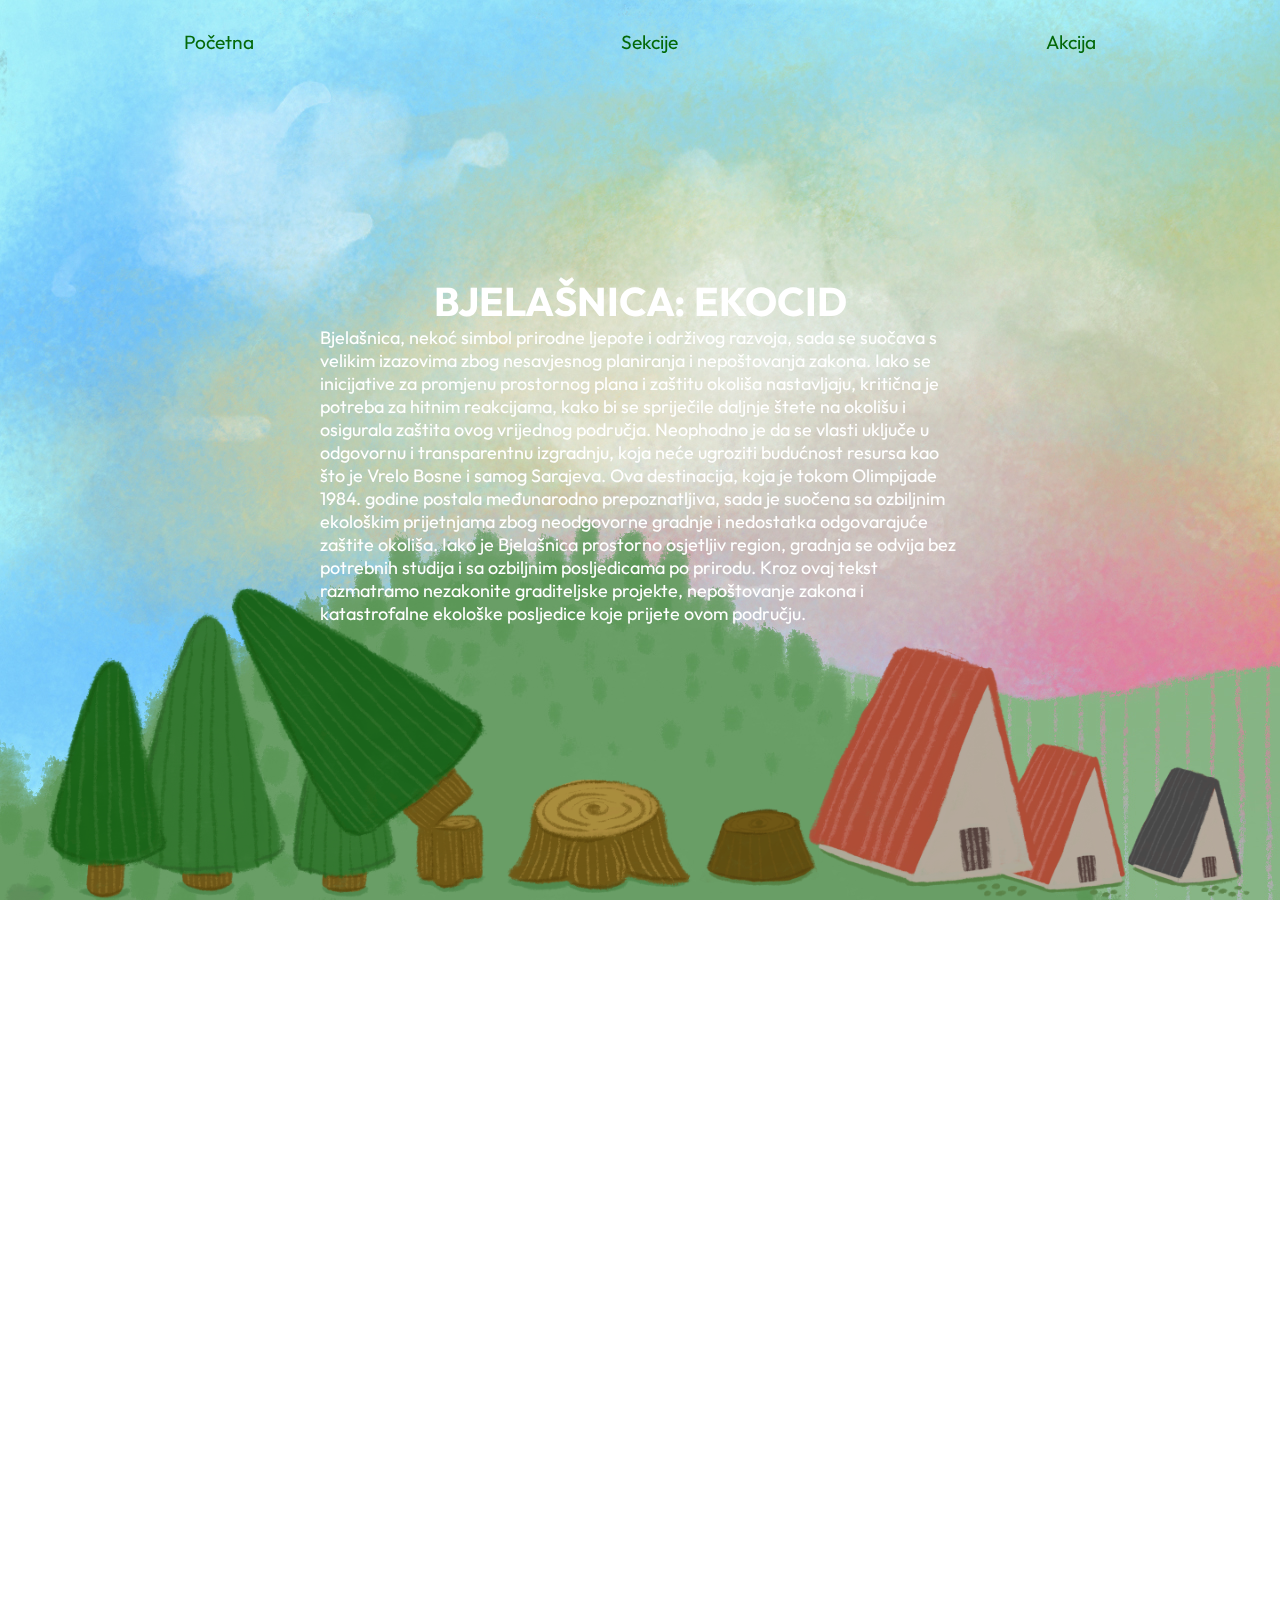
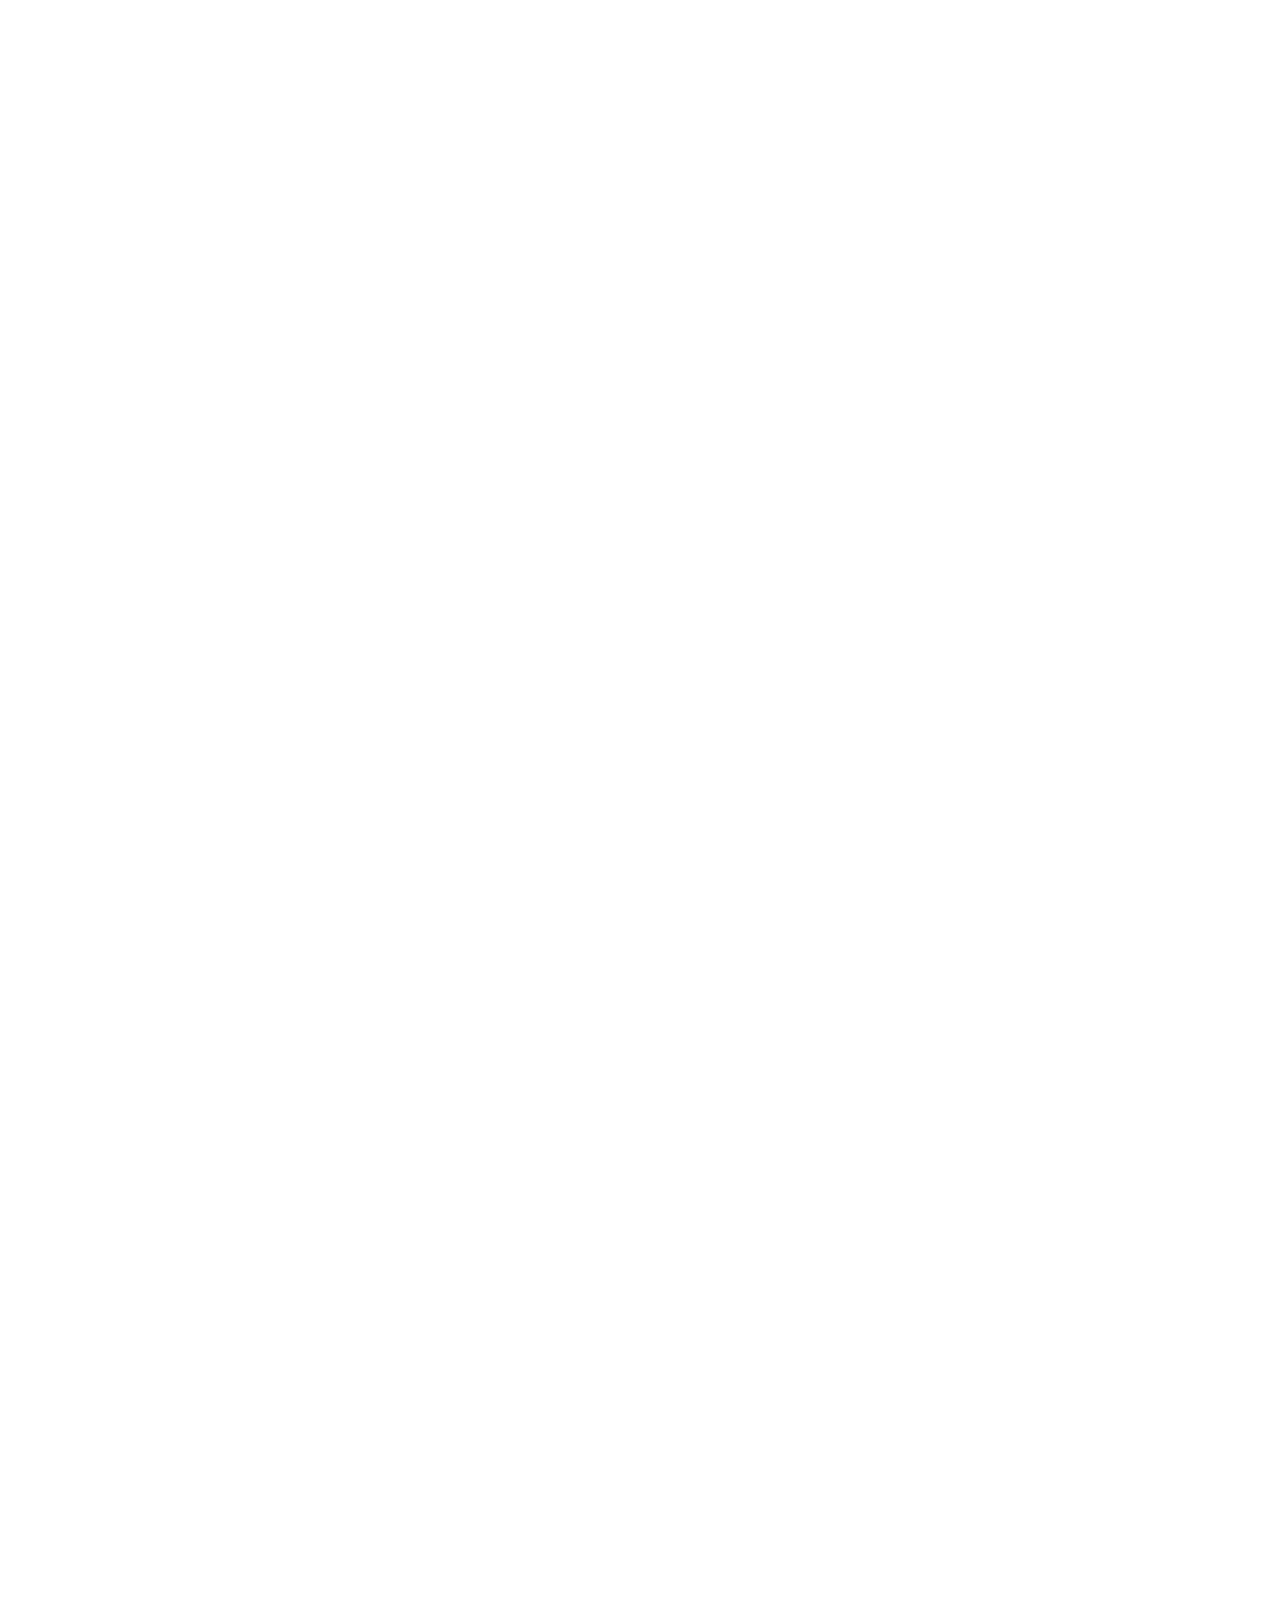
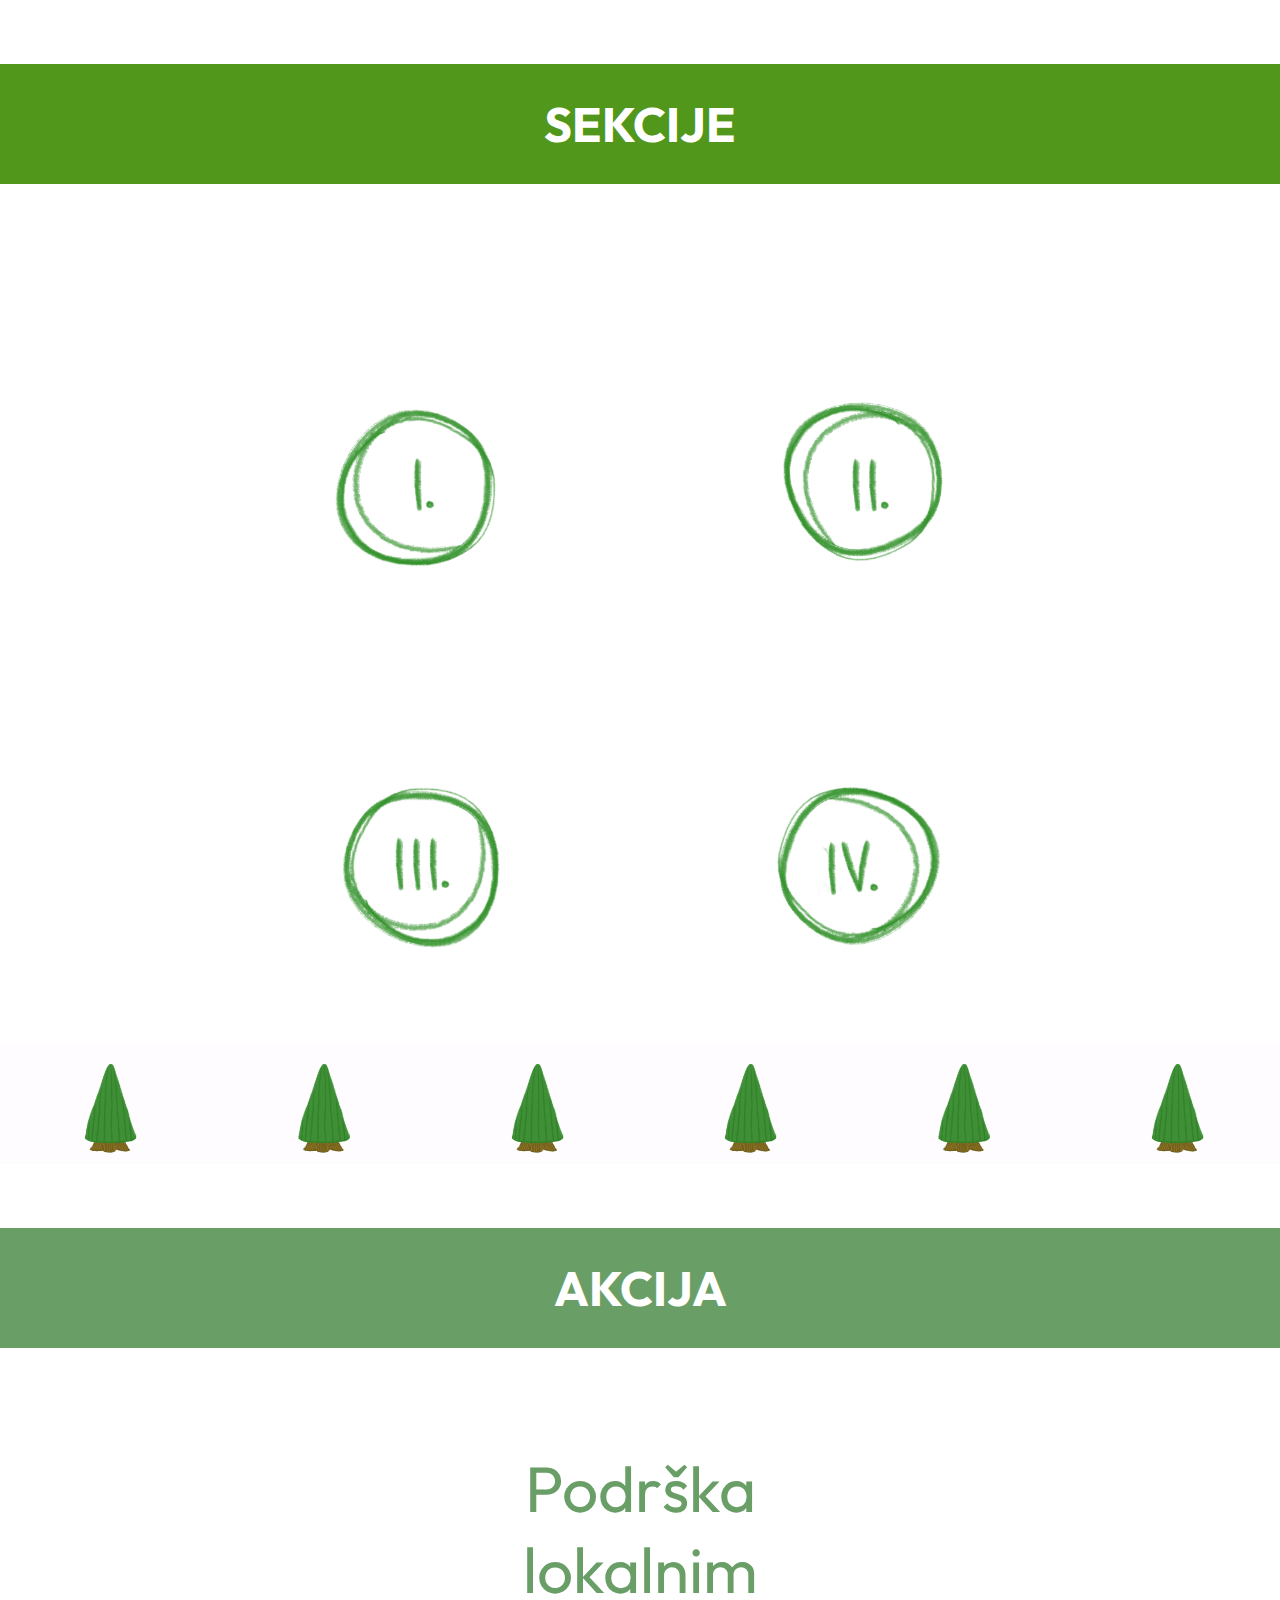
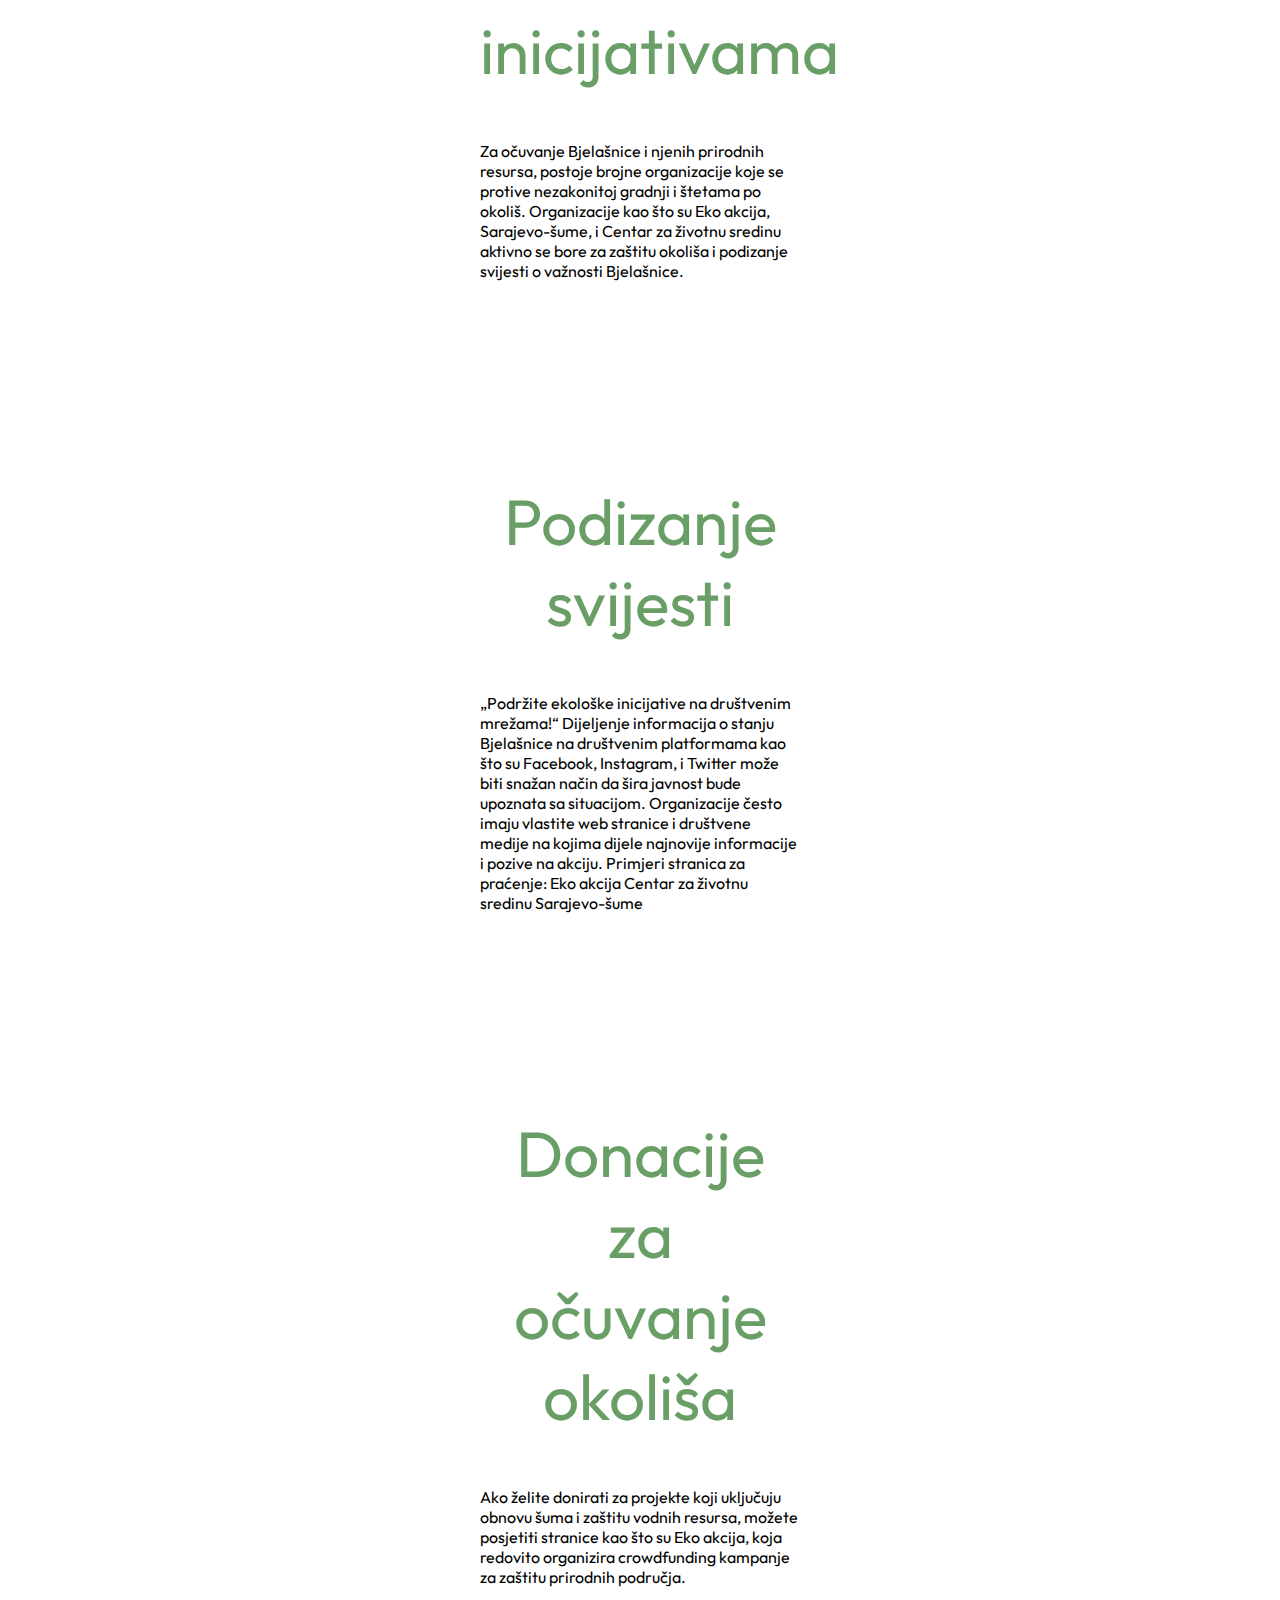
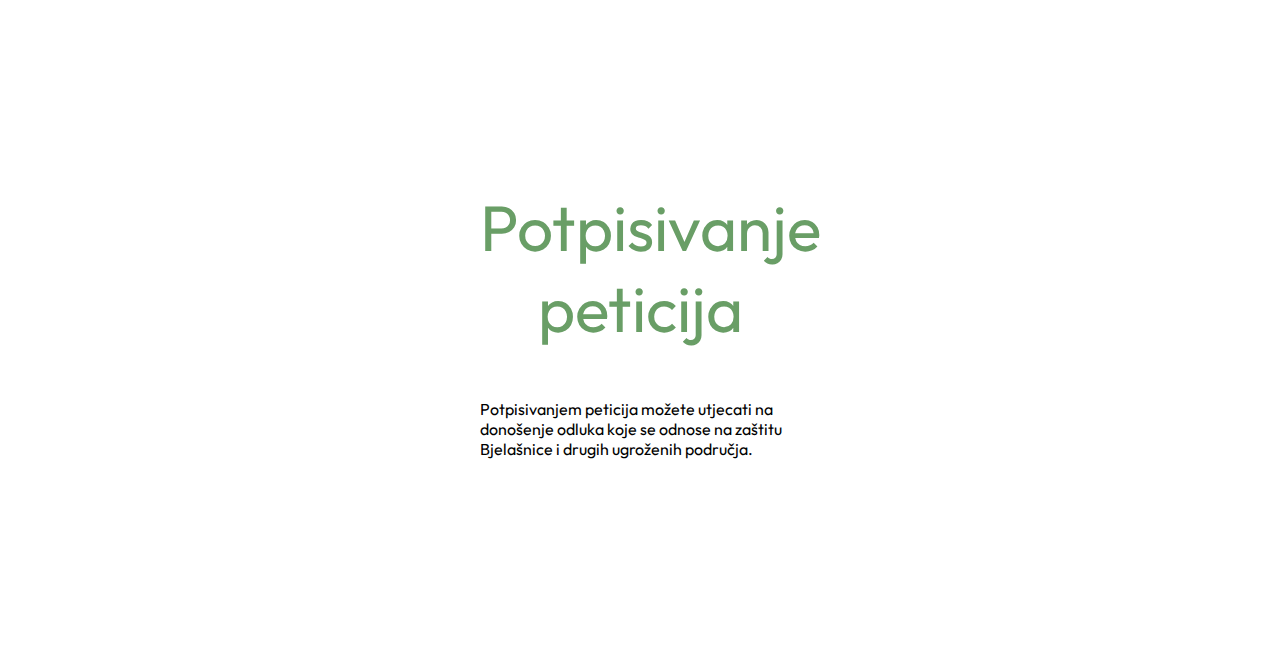
==== index.html @ eac05707 "Add files via upload" ====
<!DOCTYPE html>
<html lang="en">
  <head>
    <meta charset="UTF-8" />
    <meta
      name="viewport"
      content="width=device-width, initial-scale=1.0, maximum-scale=1.0, user-scalable=no"
    />
    <title>Parallax Scroll Effect</title>
    <link rel="stylesheet" href="index.css" />
    <script src="index.js"></script>
    <link
      href="https://fonts.googleapis.com/css2?family=Outfit:wght@400;700&display=swap"
      rel="stylesheet"
    />
  </head>

  <body>
    <div class="menu-container">
      <div class="menu-item">
        <a href="#">Početna</a>
      </div>
      <div class="menu-item">
        <a href="#sekcije">Sekcije</a>
      </div>
      <div class="menu-item">
        <a href="#akcija">Akcija</a>
      </div>
    </div>
    <div class="background"></div>
    <div class="parallax-container">
      <div class="foreground"></div>
      <div class="title-text-container">
        <h1 class="title-text">BJELAŠNICA: EKOCID</h1>
        <p class="title-text">
          Bjelašnica, nekoć simbol prirodne ljepote i održivog razvoja, sada se
          suočava s velikim izazovima zbog nesavjesnog planiranja i nepoštovanja
          zakona. Iako se inicijative za promjenu prostornog plana i zaštitu
          okoliša nastavljaju, kritična je potreba za hitnim reakcijama, kako bi
          se spriječile daljnje štete na okolišu i osigurala zaštita ovog
          vrijednog područja. Neophodno je da se vlasti uključe u odgovornu i
          transparentnu izgradnju, koja neće ugroziti budućnost resursa kao što
          je Vrelo Bosne i samog Sarajeva. Ova destinacija, koja je tokom
          Olimpijade 1984. godine postala međunarodno prepoznatljiva, sada je
          suočena sa ozbiljnim ekološkim prijetnjama zbog neodgovorne gradnje i
          nedostatka odgovarajuće zaštite okoliša. Iako je Bjelašnica prostorno
          osjetljiv region, gradnja se odvija bez potrebnih studija i sa
          ozbiljnim posljedicama po prirodu. Kroz ovaj tekst razmatramo
          nezakonite graditeljske projekte, nepoštovanje zakona i katastrofalne
          ekološke posljedice koje prijete ovom području.
        </p>
      </div>
      <div class="title-text-container second-title-text-container">
        <p class="title-text">
          Općina Trnovo, lokalna vlast koja upravlja Bjelašnicom, prešla je
          granicu legalnih propisa prilikom planiranja i izgradnje ogromnog
          poslovno-sportskog kompleksa. Iako su prema Zakonu o zaštiti okoliša i
          prostornom planiranju bili obavezni provesti strategijsku procjenu
          utjecaja na okoliš i dobiti odgovarajuće okolišne dozvole, gradnja je
          započela bez tih neophodnih dokumenata. Najveći udarac ovom području
          je planirano krčenje šuma na 77 hektara, uključujući i prašumu, čime
          se smanjuje kapacitet prirodnih sistema za apsorpciju ugljičnog
          dioksida, dok povećava rizik od erozije tla. Ovo se događa u
          vodozaštitnoj zoni, gdje krčenje može uzrokovati zagađenje površinskih
          voda koje se slijevaju u Vrelo Bosne, izvor pitke vode za Sarajevo.
          Iako su svi pokazatelji ukazivali na ozbiljne nepravilnosti, Općina
          Trnovo je nastavila sa radovima. Ured za borbu protiv korupcije
          Kantona Sarajevo utvrdio je da je Općina Trnovo odobrila projekte i
          izdala građevinske dozvole bez potrebnih saglasnosti i okolišnih
          studija, što je direktno suprotno Zakonu o zaštiti okoliša. Posljedice
          ovih ekoloških nepravilnosti već su vidljive. Zagađivanje površinskih
          voda, erozija tla i uništavanje ekosistema prijete ne samo samoj
          Bjelašnici, već i čitavoj regiji. Profesor Sead Vojniković sa
          Šumarskog fakulteta u Sarajevu upozorava da će zagađene vode dospjeti
          u Vrelo Bosne, što bi moglo ugroziti vodovodnu mrežu i pitku vodu za
          cijeli grad. Osim toga, nova gradilišta stvaraju veće rizike od
          zagađenja i opterećenja na već dotrajali kanalizacijski sistem, koji
          je projektovan za mnogo manji broj objekata.
        </p>
      </div>
    </div>

    <div class="small-screen-tittle-text-container">
      <div class="title-text-container-small">
        <h1 class="title-text-small-h1">BJELAŠNICA: EKOCID</h1>
        <p class="title-text-small">
          Bjelašnica, nekoć simbol prirodne ljepote i održivog razvoja, sada se
          suočava s velikim izazovima zbog nesavjesnog planiranja i nepoštovanja
          zakona. Iako se inicijative za promjenu prostornog plana i zaštitu
          okoliša nastavljaju, kritična je potreba za hitnim reakcijama, kako bi
          se spriječile daljnje štete na okolišu i osigurala zaštita ovog
          vrijednog područja. Neophodno je da se vlasti uključe u odgovornu i
          transparentnu izgradnju, koja neće ugroziti budućnost resursa kao što
          je Vrelo Bosne i samog Sarajeva. Ova destinacija, koja je tokom
          Olimpijade 1984. godine postala međunarodno prepoznatljiva, sada je
          suočena sa ozbiljnim ekološkim prijetnjama zbog neodgovorne gradnje i
          nedostatka odgovarajuće zaštite okoliša. Iako je Bjelašnica prostorno
          osjetljiv region, gradnja se odvija bez potrebnih studija i sa
          ozbiljnim posljedicama po prirodu. Kroz ovaj tekst razmatramo
          nezakonite graditeljske projekte, nepoštovanje zakona i katastrofalne
          ekološke posljedice koje prijete ovom području.
        </p>
      </div>
      <div class="title-text-container-small">
        <p class="title-text-small">
          Općina Trnovo, lokalna vlast koja upravlja Bjelašnicom, prešla je
          granicu legalnih propisa prilikom planiranja i izgradnje ogromnog
          poslovno-sportskog kompleksa. Iako su prema Zakonu o zaštiti okoliša i
          prostornom planiranju bili obavezni provesti strategijsku procjenu
          utjecaja na okoliš i dobiti odgovarajuće okolišne dozvole, gradnja je
          započela bez tih neophodnih dokumenata. Najveći udarac ovom području
          je planirano krčenje šuma na 77 hektara, uključujući i prašumu, čime
          se smanjuje kapacitet prirodnih sistema za apsorpciju ugljičnog
          dioksida, dok povećava rizik od erozije tla. Ovo se događa u
          vodozaštitnoj zoni, gdje krčenje može uzrokovati zagađenje površinskih
          voda koje se slijevaju u Vrelo Bosne, izvor pitke vode za Sarajevo.
          Iako su svi pokazatelji ukazivali na ozbiljne nepravilnosti, Općina
          Trnovo je nastavila sa radovima. Ured za borbu protiv korupcije
          Kantona Sarajevo utvrdio je da je Općina Trnovo odobrila projekte i
          izdala građevinske dozvole bez potrebnih saglasnosti i okolišnih
          studija, što je direktno suprotno Zakonu o zaštiti okoliša. Posljedice
          ovih ekoloških nepravilnosti već su vidljive. Zagađivanje površinskih
          voda, erozija tla i uništavanje ekosistema prijete ne samo samoj
          Bjelašnici, već i čitavoj regiji. Profesor Sead Vojniković sa
          Šumarskog fakulteta u Sarajevu upozorava da će zagađene vode dospjeti
          u Vrelo Bosne, što bi moglo ugroziti vodovodnu mrežu i pitku vodu za
          cijeli grad. Osim toga, nova gradilišta stvaraju veće rizike od
          zagađenja i opterećenja na već dotrajali kanalizacijski sistem, koji
          je projektovan za mnogo manji broj objekata.
        </p>
      </div>
    </div>

    <section class="content-section">
      <div class="section-title" id="sekcije">
        <p class="section-title-text">SEKCIJE</p>
      </div>

      <div class="bubble-container">
        <div class="single-bubble-cotainer-right">
          <a
            href="./Sekcije/Sekcija 1/Sekcija 1.html"
            class="bubble bubble-one"
          >
            <p class="bubble-text-left">
              BESPRAVNA GRADNJA I SJEČA<br />
              BABIN DO
            </p>
          </a>
        </div>

        <div class="single-bubble-cotainer-left">
          <a
            href="./Sekcije/Sekcija 2/Sekcija 2.html"
            class="bubble bubble-two"
          >
            <p class="bubble-text-right">
              NELEGALNA SJEČA ŠUME
              <br />
              MART 2022 BABIN DO
            </p>
          </a>
        </div>

        <div class="single-bubble-cotainer-right">
          <a
            href="./Sekcije/Sekcija 3/Sekcija 3.html"
            class="bubble bubble-three"
          >
            <p class="bubble-text-left">
              KRČMA ŠUME
              <br />
              OLIMPIJSKI CENTAR
            </p>
          </a>
        </div>

        <div class="single-bubble-cotainer-left">
          <a
            href="./Sekcije/Sekcija 4/Sekcija 4.html"
            class="bubble bubble-four"
          >
            <p class="bubble-text-right">
              EKOLOŠKE POSLJEDICE<br />
              ZAGAĐENJE VODE
            </p>
          </a>
        </div>
      </div>

      <div class="gif-container">
        <img src="./SHANNELALOOP.gif" class="drvo-gif" />
        <img src="./SHANNELALOOP.gif" class="drvo-gif" />
        <img src="./SHANNELALOOP.gif" class="drvo-gif" />
        <img src="./SHANNELALOOP.gif" class="drvo-gif" />
        <img src="./SHANNELALOOP.gif" class="drvo-gif" />
        <img src="./SHANNELALOOP.gif" class="drvo-gif" />
      </div>

      <div class="section-title akcija-section-title" id="akcija">
        <p class="section-title-text">AKCIJA</p>
      </div>

      <div class="akcija-container">
        <p class="akcija-title">Podrška lokalnim inicijativama</p>
        <p class="akcija-text">
          Za očuvanje Bjelašnice i njenih prirodnih resursa, postoje brojne
          organizacije koje se protive nezakonitoj gradnji i štetama po okoliš.
          Organizacije kao što su Eko akcija, Sarajevo-šume, i Centar za životnu
          sredinu aktivno se bore za zaštitu okoliša i podizanje svijesti o
          važnosti Bjelašnice.
        </p>

        <p class="akcija-title">Podizanje svijesti</p>
        <p class="akcija-text">
          „Podržite ekološke inicijative na društvenim mrežama!“ Dijeljenje
          informacija o stanju Bjelašnice na društvenim platformama kao što su
          Facebook, Instagram, i Twitter može biti snažan način da šira javnost
          bude upoznata sa situacijom. Organizacije često imaju vlastite web
          stranice i društvene medije na kojima dijele najnovije informacije i
          pozive na akciju. Primjeri stranica za praćenje: Eko akcija Centar za
          životnu sredinu Sarajevo-šume
        </p>

        <p class="akcija-title">Donacije za očuvanje okoliša</p>
        <p class="akcija-text">
          Ako želite donirati za projekte koji uključuju obnovu šuma i zaštitu
          vodnih resursa, možete posjetiti stranice kao što su Eko akcija, koja
          redovito organizira crowdfunding kampanje za zaštitu prirodnih
          područja.
        </p>

        <p class="akcija-title">Potpisivanje peticija</p>
        <p class="akcija-text">
          Potpisivanjem peticija možete utjecati na donošenje odluka koje se
          odnose na zaštitu Bjelašnice i drugih ugroženih područja.
        </p>
      </div>
    </section>
  </body>
</html>
---- index.css ----
* {
  margin: 0;
  padding: 0;
}

.menu-container {
  position: fixed;
  top: 0;
  left: 0;
  display: flex;
  justify-content: space-around;
  align-items: center;
  width: 100%;
  padding-top: 30px;
  z-index: 1000;
}

.menu-item > a {
  color: #046909;
  font-size: 1.2rem;
  font-family: "Outfit", sans-serif;
  text-decoration: none;
}

.parallax-container {
  height: 250vw;
  width: 100%;
  overflow: hidden;
  position: relative;
  z-index: 5;
}

.background {
  position: fixed;
  width: 200%;
  height: 100%;
  background: url("./pozadina\ mm\ dva.jpg") repeat-x;
  /* background-size: contain; */
  z-index: 0;
}

.foreground {
  position: fixed;
  width: 400%;
  height: 50%;
  background: url("./prednja\ multimedija.png") round;
  background-size: contain;
  z-index: 0;
  bottom: 0;
}

.title-text-container {
  display: flex;
  flex-direction: column;
  justify-content: center;
  align-items: center;
  position: fixed;
  width: 50%;
  left: 25%;
  height: 100vh;
  z-index: 1;
}

.title-text {
  color: #fff;
  font-size: large;
  font-family: "Outfit", sans-serif;
  text-align:left;
}

h1.title-text {
  font-size: 2.5rem;
}

.second-title-text-container {
  left: 125%;
}

.third-title-text-container {
  left: 225%;
}

.content-section {
  min-height: 100vh;
  background: #fff;
  position: relative;
  z-index: 100;
  display: flex;
  flex-direction: column;
}

.section-title {
  display: flex;
  justify-content: center;
  align-items: center;
  width: 100%;
  background-color: #51971B;
  padding: 30px 0px;
  margin-top: 4rem;
  scroll-margin-top: 60px
}

.section-title-text {
  font-size: 3rem;
  font-weight: bold;
  font-family: "Outfit", sans-serif;
  color: #fff;
}


.bubble-container {
  display: grid;
  grid-template-columns: 1fr 1fr;
  grid-template-rows: 1fr 1fr;
  flex-direction: column;
  place-items: center;
  padding-top: 100px;
  margin: 0 15%;
}


.bubble {
  margin: 70px;
  padding: 20px;
  width: 200px;
  height: 200px;
  border-radius: 100%;
  display: flex;
  justify-content: center;
  align-items: center;
  transition: transform 0.5s ease;
}

.bubble-one {
  background: url("./skecija-bubble-slike/sekcija\ jedan.png") round;
}

.bubble-two {
  background: url("./skecija-bubble-slike/sekcija\ dva.png") round;
}

.bubble-three {
  background: url("./skecija-bubble-slike/sekcija\ tri.png") round;
}

.bubble-four {
  background: url("./skecija-bubble-slike/sekcija\ cetiri.png") round;
}

.bubble-text-left, .bubble-text-right {
  opacity: 0;
  white-space: nowrap;
  transition: opacity 0.5s ease, transform 0.5s ease;
}

.single-bubble-cotainer-right:hover .bubble-text-left {
  opacity: 1;
  transform: translateX(-300px);
}

.single-bubble-cotainer-left:hover .bubble-text-right {
  opacity: 1;
  transform: translateX(300px);
}

.bubble-container a {
  text-decoration: none;
}

.bubble > p {
  color: #3d8038;
  font-family: "Outline", sans-serif;
  font-weight: bold;
}

.akcija-container {
    display: flex;
    grid-template-columns: 1fr 1fr;
    grid-template-rows: 1fr 1fr;
    flex-direction: column;
    place-items: center;
    padding-top: 100px;
}

.akcija-section-title {
  background-color: #699E66;
}

.akcija-title {
  color: #699E66;
  font-size: 4rem;
  font-family: "Outfit", sans-serif;
  width: 25%;
  margin-bottom: 50px;
  text-align: center;
}

.akcija-text {
  font-family: "Outfit", sans-serif;
  width: 25%;
  margin-bottom: 200px;
  text-align: left;
}

.gif-container {
  display: flex;
  justify-content: center;
  align-items: center;
  width: 100%;
}

.drvo-gif {
  flex-grow: 1;
  min-width: 0;
  min-height: 0;
}

.small-screen-tittle-text-container {
  display: none;
  flex-direction: column;
  position: relative;
  z-index: -1;
  justify-content: center;
  align-items: center;
  width: auto;
  padding: 15% 10%;
}

.title-text-small {
  color: #fff;
  font-size: small;
  font-family: "Outfit", sans-serif;
  text-align: center;
  padding: 5% 0;
}

.title-text-small-h1 {
  color: #fff;
  font-size: larger;
  font-family: "Outfit", sans-serif;
  text-align: center;
}

@media screen and (max-width: 1340px) {
    .single-bubble-cotainer-right:hover .bubble-text-left,
      .single-bubble-cotainer-left:hover .bubble-text-right {
        transform: translateY(120px);
        text-align: center;
      }
}


@media screen and (max-width: 1024px) {
  .title-text-container {
    width: 50%;
    left: 15%;
  }

  .second-title-text-container {
    left: 80%;
  }

  .title-text {
    font-size: medium;
  }

  h1.title-text {
    font-size: 2rem;
  }

  .bubble-container {
    margin: 0 5%;
  }

  .bubble {
    width: 150px;
    height: 150px;
    margin: 40px;
  }

  .akcija-title, .akcija-text {
    width: 50%;
  }

  .akcija-title {
    font-size: 3rem;
  }
}

@media screen and (max-width: 768px) {
  .menu-item > a {
    font-size: 1rem;
  }

  .parallax-container {
    display: none;
  }

  .small-screen-tittle-text-container {
    display: flex;
    z-index: 100;
  }

  .section-title-text {
    font-size: 2rem;
  }

  .bubble-container {
    grid-template-columns: 1fr;
    grid-template-rows: repeat(4, 1fr);
  }

  .single-bubble-cotainer-right:hover .bubble-text-left,
  .single-bubble-cotainer-left:hover .bubble-text-right {
    transform: translateY(120px);
    text-align: center;
  }

  .akcija-title, .akcija-text {
    width: 80%;
  }

  .akcija-title {
    font-size: 2.5rem;
  }

  .gif-container {
    flex-wrap: wrap;
  }

  .drvo-gif {
    width: 33.33%;
  }
}

@media screen and (max-width: 480px) {
  .menu-container {
    padding-top: 15px;
  }

  .menu-item > a {
    font-size: 0.9rem;
  }

  h1.title-text {
    font-size: 1.5rem;
  }

  .title-text {
    font-size: small;
  }

  .section-title-text {
    font-size: 1.5rem;
  }

  .bubble {
    width: 120px;
    height: 120px;
    margin: 20px;
  }

  .akcija-title {
    font-size: 2rem;
  }

  .drvo-gif {
    width: 50%;
  }
}
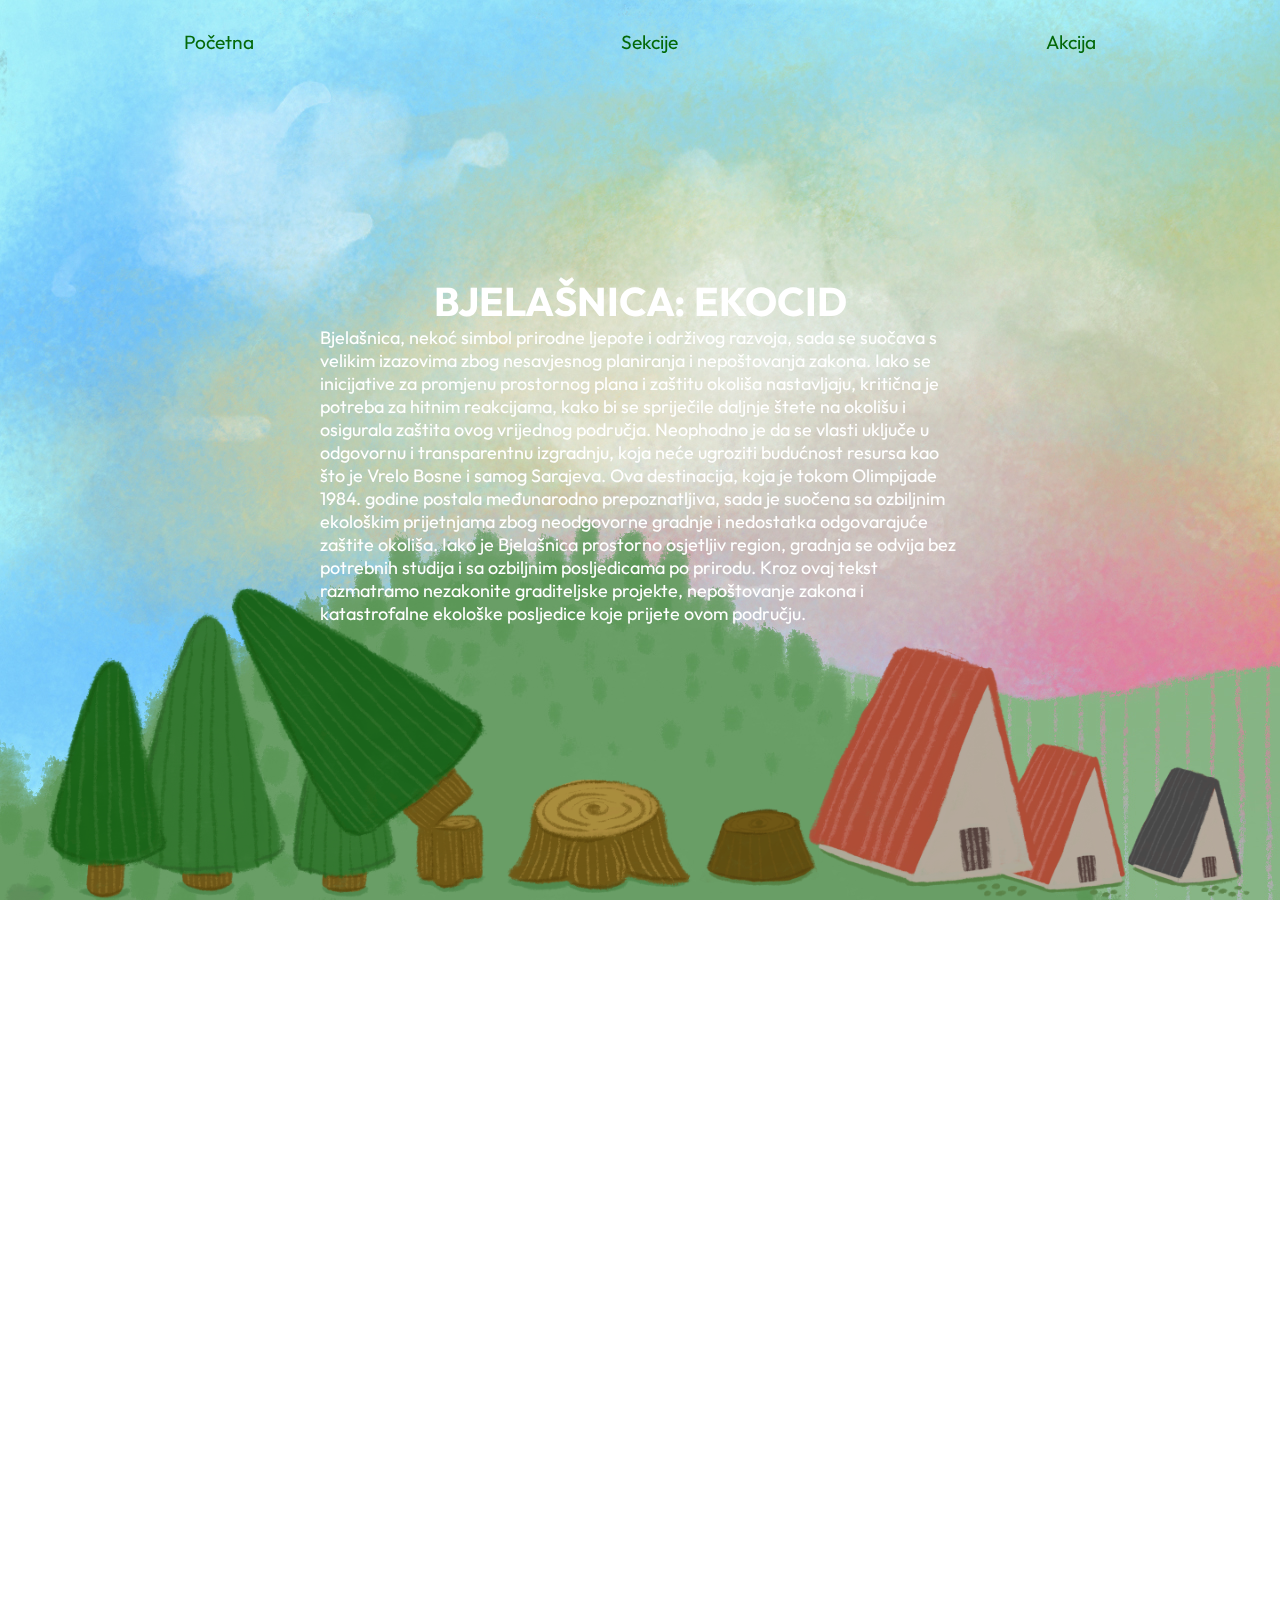
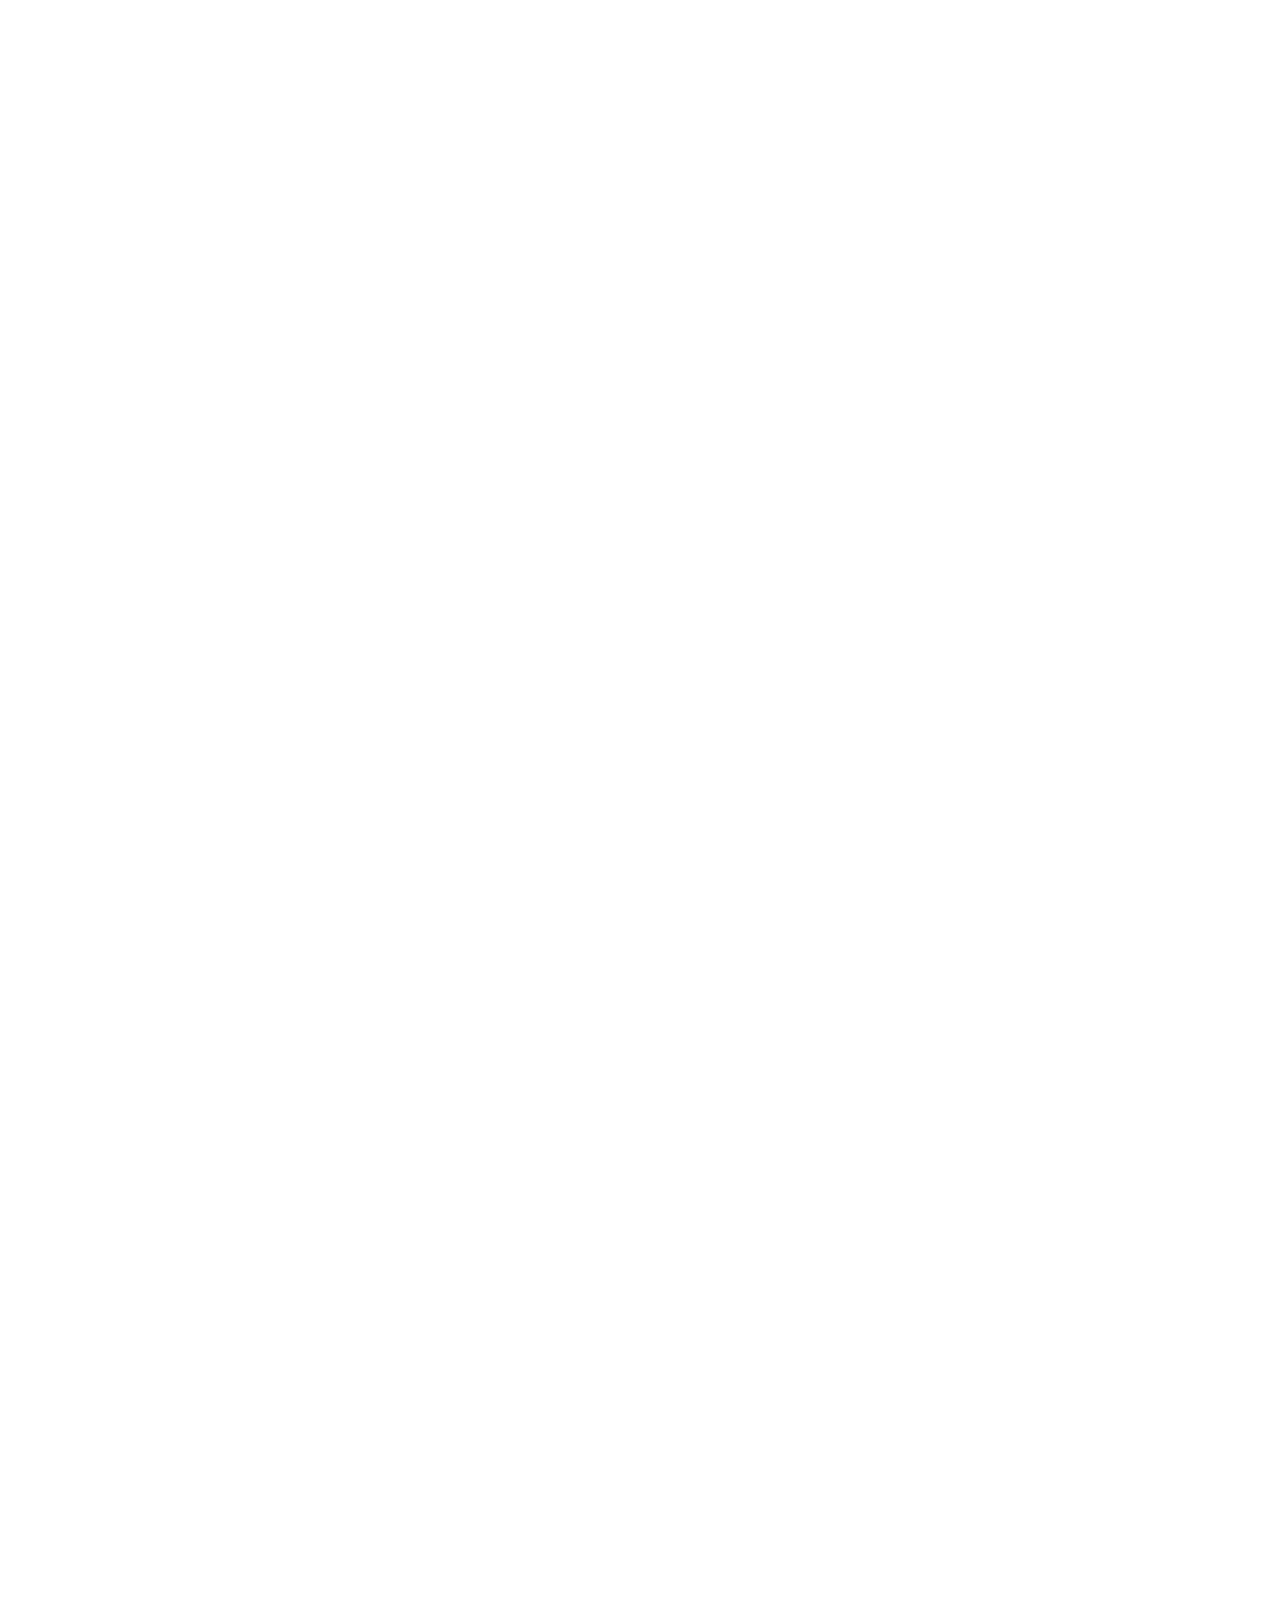
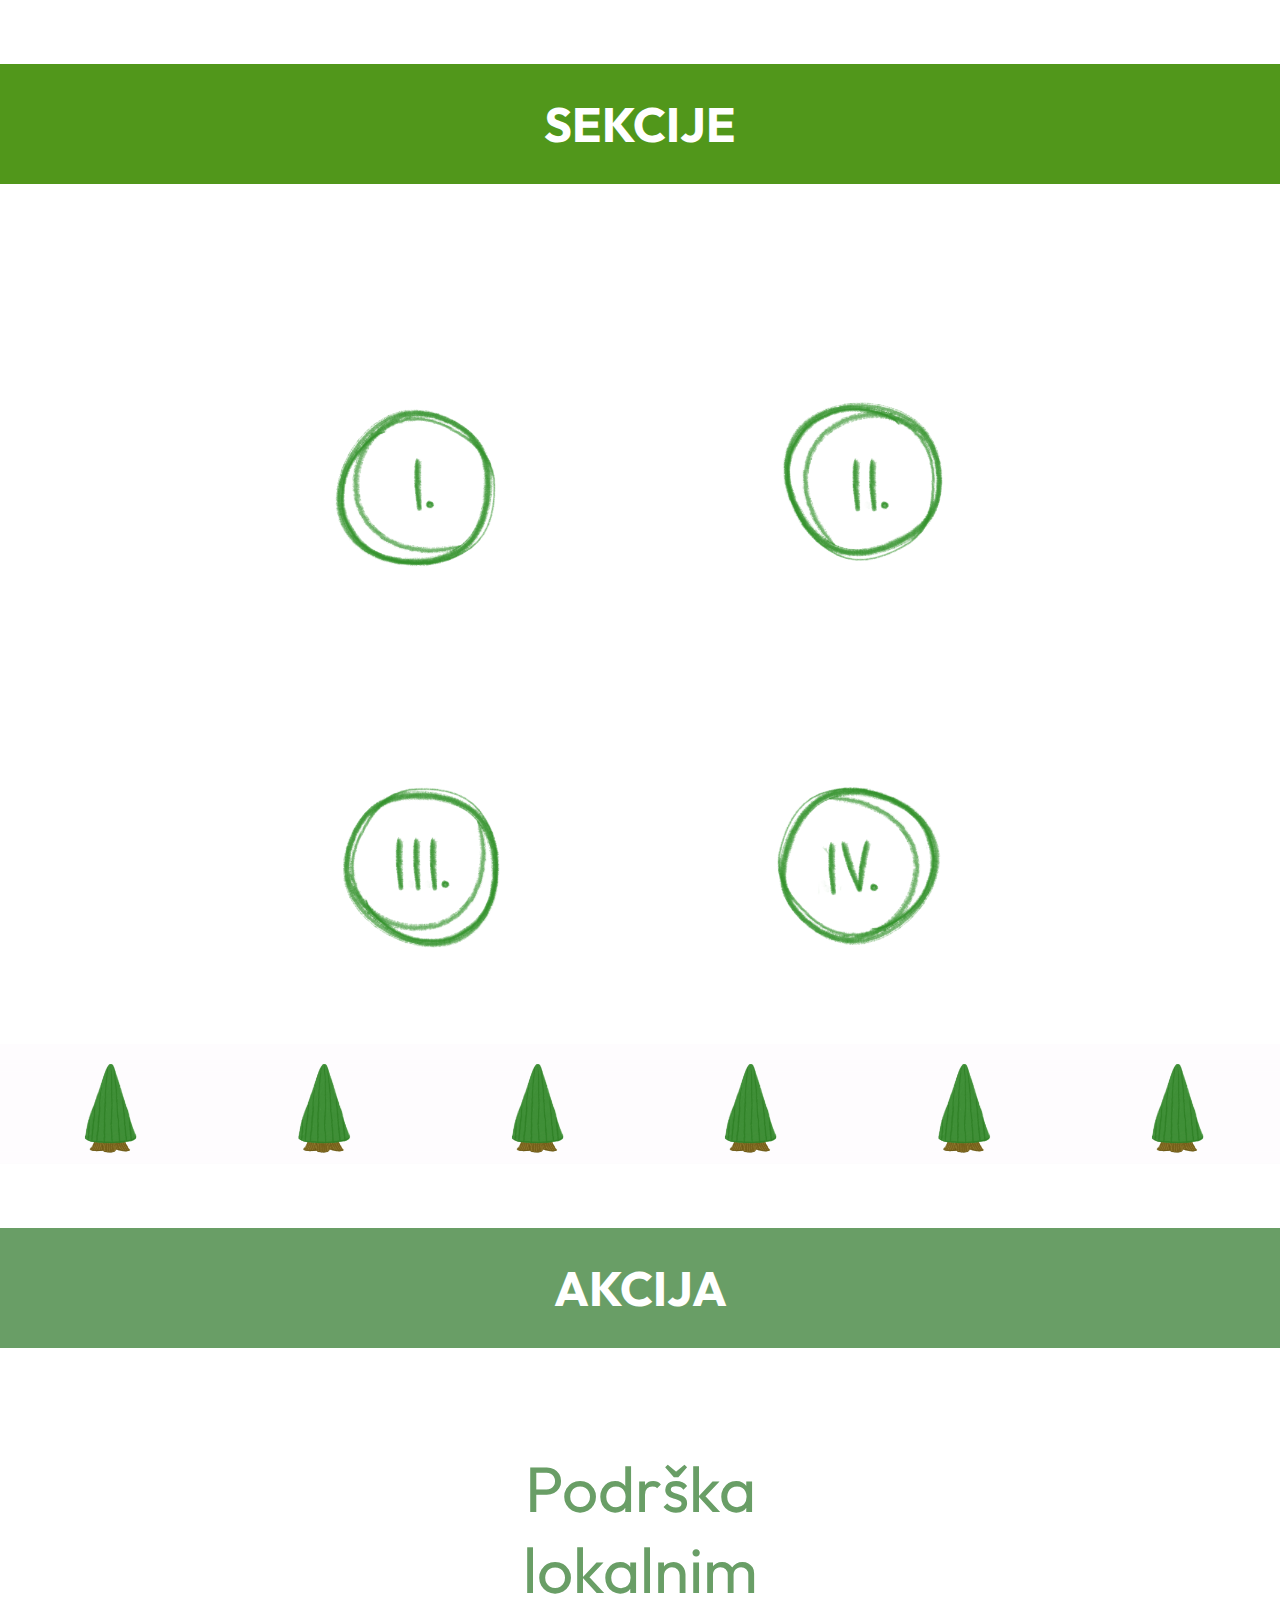
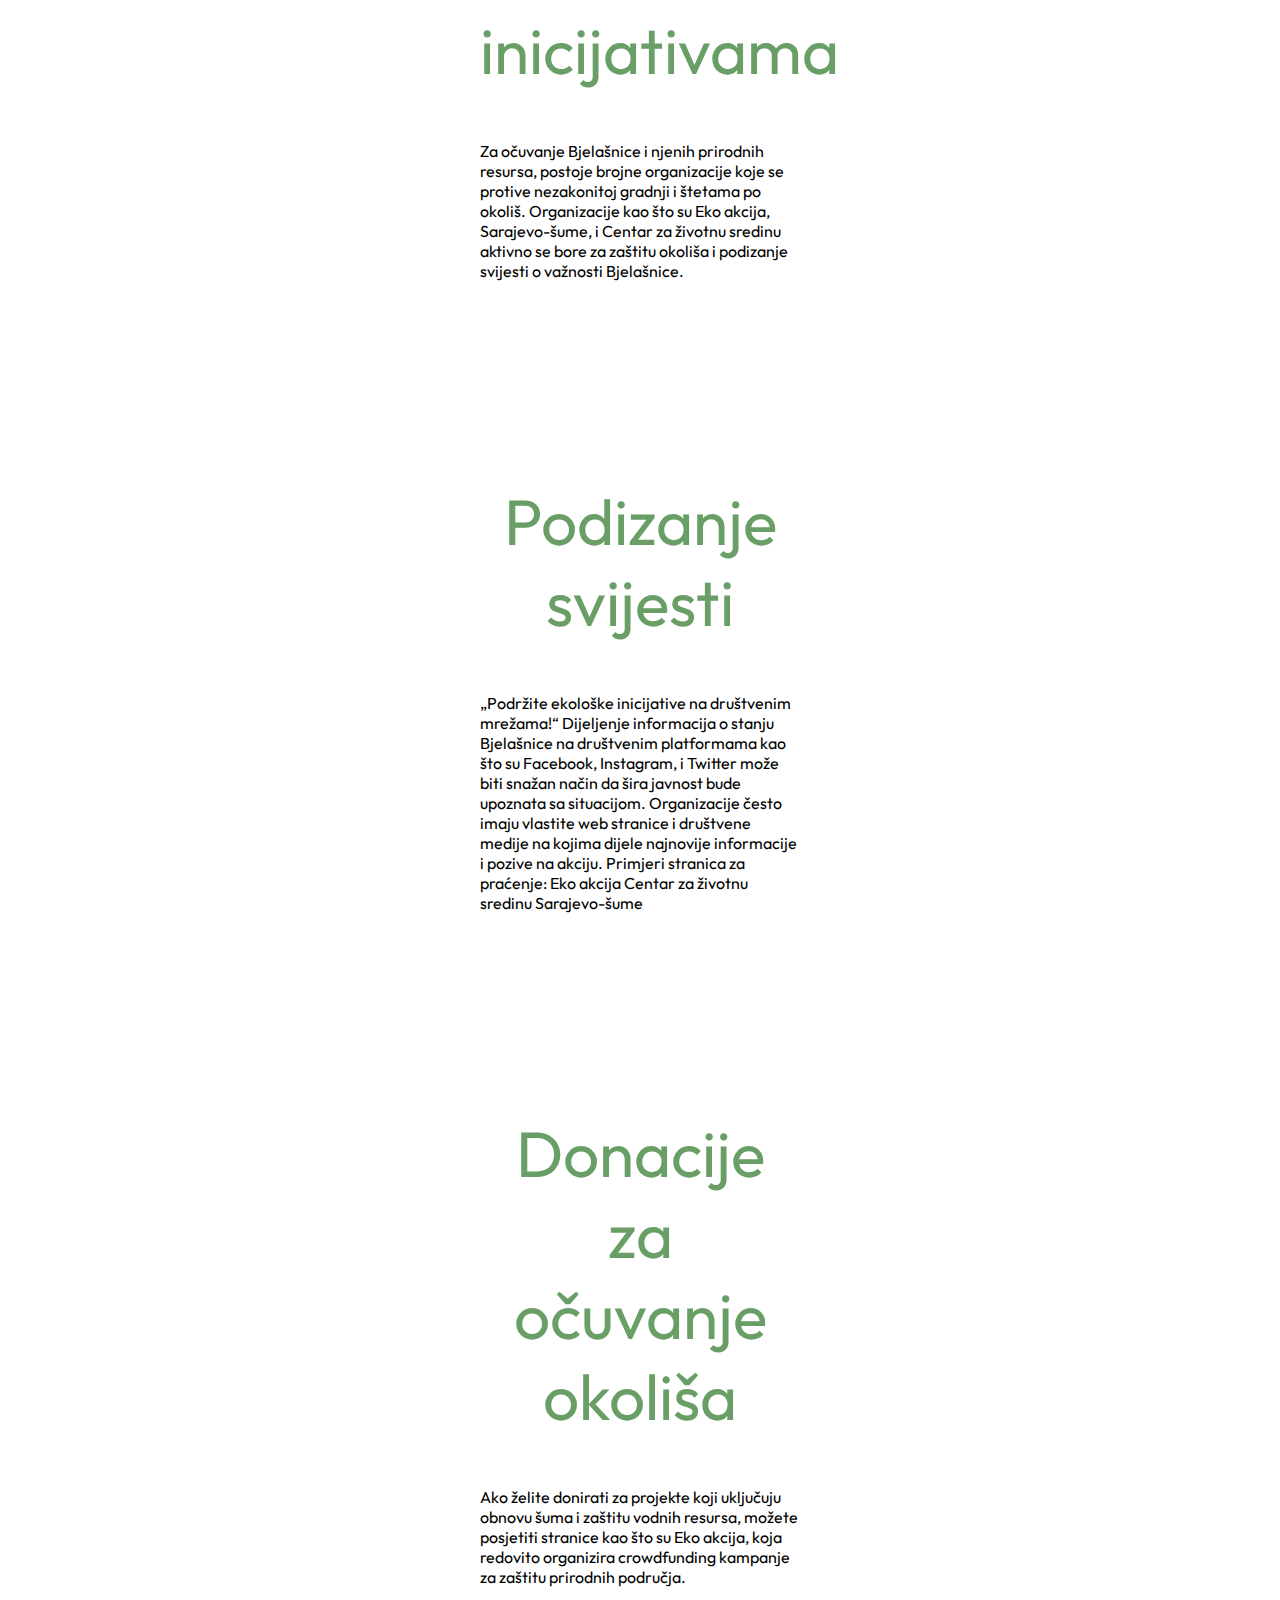
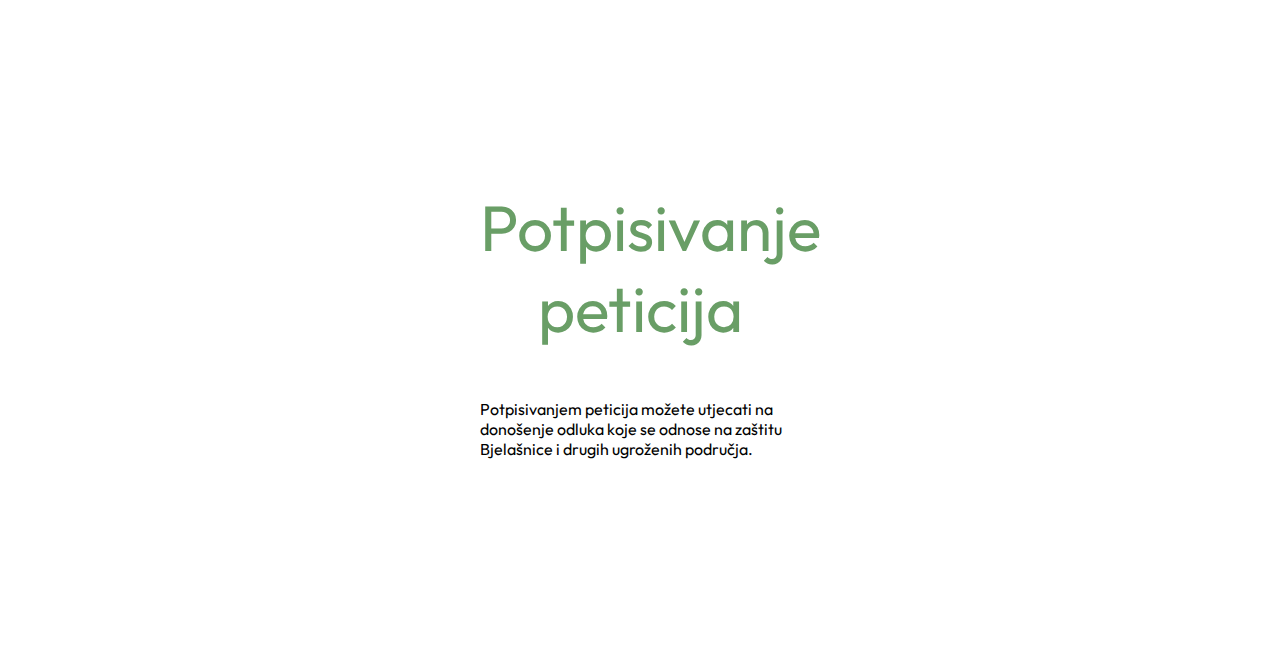
==== commit e6bd0117: "Update index.html" ====
--- a/index.html
+++ b/index.html
@@ -6,7 +6,7 @@
       name="viewport"
       content="width=device-width, initial-scale=1.0, maximum-scale=1.0, user-scalable=no"
     />
-    <title>Parallax Scroll Effect</title>
+    <title>Bjelašnica Ekocid</title>
     <link rel="stylesheet" href="index.css" />
     <script src="index.js"></script>
     <link
